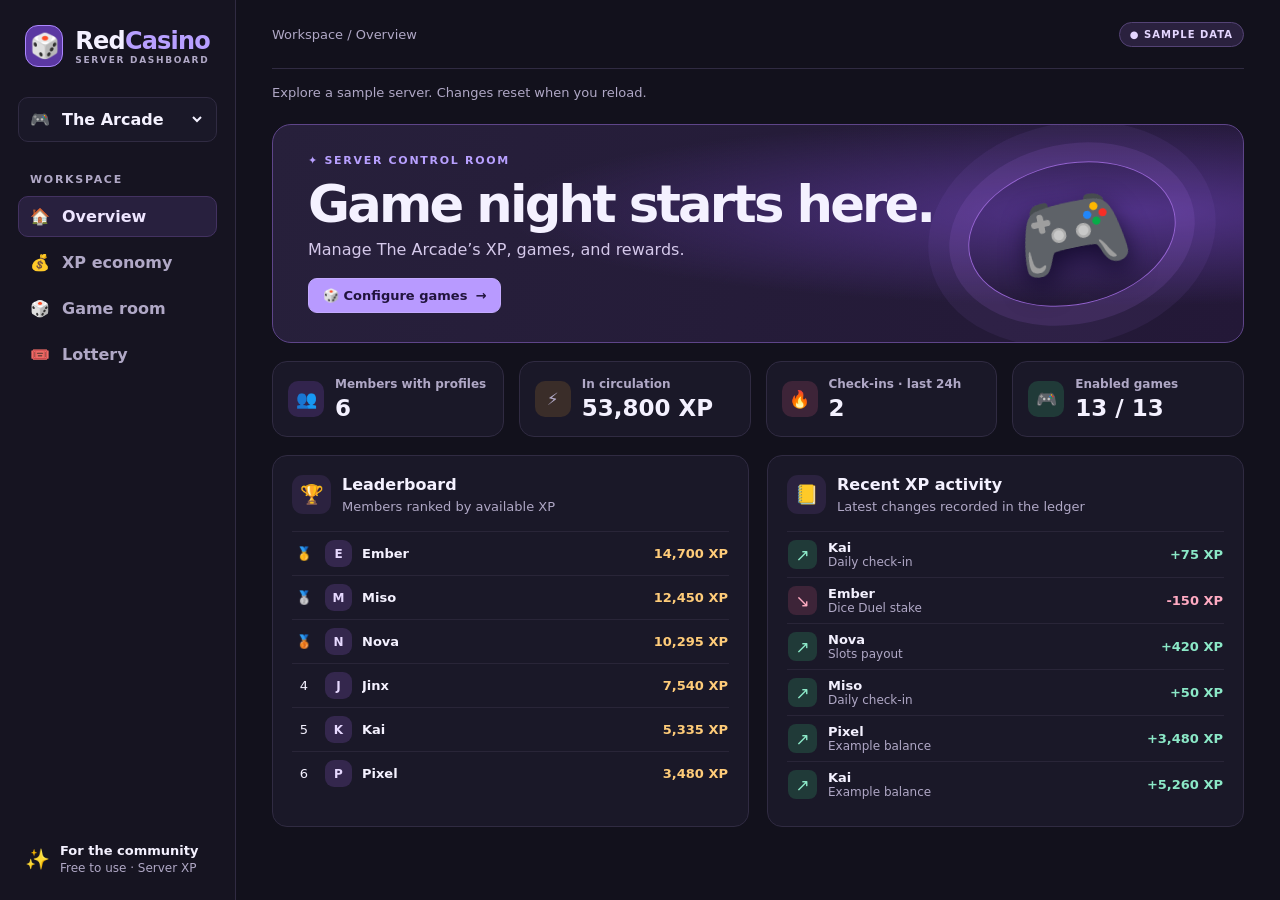
==== red-casino/dashboard/index.html @ 3d06ae3c "Publish RedCasino landing page and dashboard preview" ====
<!doctype html>
<html lang="en" data-preview>
<head>
  <meta charset="utf-8">
  <meta name="viewport" content="width=device-width, initial-scale=1">
  <meta name="theme-color" content="#12111c">
  <title>RedCasino · Dashboard Preview</title>
  <link rel="stylesheet" href="./style.css">
  <script type="module" src="./app.js"></script>
</head>
<body>
  <div class="shell">
    <aside class="sidebar">
      <a class="brand" href="../"><span class="brand-icon" aria-hidden="true">🎲</span><span>Red<span class="accent">Casino</span><small>SERVER DASHBOARD</small></span></a>
      <label class="server"><span aria-hidden="true">🎮</span><select id="guild" aria-label="Discord server" disabled><option>Loading servers…</option></select></label>
      <div class="nav-label">WORKSPACE</div>
      <nav aria-label="Dashboard sections">
        <button data-tab="overview" class="selected" type="button"><span aria-hidden="true">🏠</span>Overview</button>
        <button data-tab="economy" type="button"><span aria-hidden="true">💰</span>XP economy</button>
        <button data-tab="games" type="button"><span aria-hidden="true">🎲</span>Game room</button>
        <button data-tab="lottery" type="button"><span aria-hidden="true">🎟️</span>Lottery</button>
      </nav>
      <div class="side-footer"><span>✨</span><div><strong>For the community</strong><small>Free to use · Server XP</small></div></div>
    </aside>
    <main>
      <header class="top"><span id="breadcrumb">Workspace / Overview</span><div id="identity"></div></header>
      <p class="preview-note">Explore a sample server. Changes reset when you reload.</p>
      <div id="notice" role="status" aria-live="polite" hidden></div>
      <div id="content"><section class="panel empty"><h1>Loading RedCasino…</h1></section></div>
    </main>
  </div>
</body>
</html>
---- red-casino/dashboard/style.css ----
:root {
  color-scheme: dark;
  font-family: -apple-system, BlinkMacSystemFont, "SF Pro Text", "Segoe UI", system-ui, sans-serif;
  color: #f4f1ff;
  background: #12111c;
  --panel: #1a1828;
  --edge: #302b42;
  --muted: #b0a8c6;
  --violet: #b8a0ff;
  --gold: #ffcc79;
}
* { box-sizing: border-box; }
body { margin: 0; }
button, input, select { font: inherit; }
button, a, select, input[type="checkbox"] { cursor: pointer; }
a { color: inherit; text-decoration: none; }
button:focus-visible, a:focus-visible, input:focus-visible, select:focus-visible {
  outline: 2px solid var(--gold); outline-offset: 3px;
}
button:disabled, select:disabled { opacity: .58; cursor: default; }
.shell { min-height: 100vh; display: grid; grid-template-columns: 236px minmax(0, 1fr); }
.sidebar { display: flex; flex-direction: column; padding: 25px 18px; background: #161421; border-right: 1px solid var(--edge); }
.brand { display: flex; align-items: center; gap: 12px; padding: 0 7px; font-size: 24px; font-weight: 850; letter-spacing: -.8px; }
.brand-icon { display: grid; place-items: center; width: 42px; height: 42px; border: 1px solid #ad88ff; background: #5b38a2; border-radius: 13px; }
.accent { color: var(--violet); }
small { display: block; font-size: 12px; color: var(--muted); }
.brand small { font-size: 9px; font-weight: 750; letter-spacing: 1.7px; }
.server { display: flex; align-items: center; gap: 8px; margin: 30px 0 31px; padding: 0 11px; min-height: 45px; border: 1px solid var(--edge); background: var(--panel); border-radius: 10px; }
.server select { border: none; flex: 1; min-width: 0; padding: 10px 0; background: transparent; color: inherit; font-weight: 600; }
.server option { background: var(--panel); }
.nav-label, .eyebrow { color: var(--violet); font-size: 11px; font-weight: 800; letter-spacing: 1.7px; }
.nav-label { margin: 0 12px 10px; color: var(--muted); }
nav { display: grid; gap: 5px; }
nav button { display: flex; gap: 11px; align-items: center; background: transparent; color: var(--muted); border: 1px solid transparent; border-radius: 10px; padding: 10px 11px; text-align: left; font-weight: 650; }
nav button:hover:not(:disabled), nav .selected { background: #28203e; color: #eee5ff; border-color: #433261; }
nav span { min-width: 21px; }
.side-footer { display: flex; gap: 10px; align-items: center; margin-top: auto; padding: 16px 7px 0; font-size: 13px; }
.side-footer span { font-size: 20px; }
.side-footer small { margin-top: 3px; }
main { width: 100%; max-width: 1530px; padding: 0 36px 36px; margin: 0 auto; }
.top { min-height: 69px; display: flex; align-items: center; justify-content: space-between; gap: 12px; color: var(--muted); font-size: 13px; border-bottom: 1px solid var(--edge); }
.badge { color: #e4d6ff; border: 1px solid #544375; background: #2a213e; padding: 6px 10px; border-radius: 20px; font-size: 10px; font-weight: 800; letter-spacing: 1px; }
#identity { display: flex; align-items: center; gap: 10px; }
#logout { border: 1px solid var(--edge); color: inherit; background: var(--panel); border-radius: 8px; padding: 7px 10px; }
#notice { padding: 11px 14px; margin-top: 16px; background: #173331; color: #a9f7dc; border-radius: 8px; }
#notice.error { background: #3c2534; color: #ffd1dc; }
.preview-note { margin: 16px 0 0; color: var(--muted); font-size: 13px; }
#content { padding-top: 24px; }
.hero { position: relative; overflow: hidden; isolation: isolate; display: flex; justify-content: space-between; align-items: center; min-height: 219px; padding: 29px 35px; border: 1px solid #5e4589; border-radius: 19px; background: radial-gradient(ellipse at 86% 40%, #52338a, transparent 51%), linear-gradient(105deg, #27203b, #231837); }
.hero h1, .page-title h1 { font-size: clamp(31px, 4vw, 52px); letter-spacing: -.055em; margin: 7px 0 9px; line-height: 1.06; }
.hero p:not(.eyebrow), .page-title p:not(.eyebrow) { color: #d5c9eb; margin: 0 0 19px; }
.hero .eyebrow, .page-title .eyebrow { margin: 0 0 10px; }
.hero-art { display: grid; place-items: center; flex: 0 0 210px; height: 142px; font-size: 93px; transform: rotate(-12deg); border-radius: 50%; border: 1px solid #9463d0; margin: 0 3.5% 0 16px; box-shadow: 0 0 0 19px #a06be224, 0 0 0 40px #a06be215; text-shadow: 0 12px 25px #170d31; }
.primary { display: inline-flex; align-items: center; gap: 8px; justify-content: center; border: 1px solid #c3aaff; border-radius: 9px; background: #b89aff; color: #21143d; padding: 9px 14px; font-weight: 800; font-size: 13px; }
.primary:hover { background: #ccb5ff; }
.stats { display: grid; grid-template-columns: repeat(4, minmax(0, 1fr)); gap: 15px; margin: 18px 0; }
.stat, .panel { border: 1px solid var(--edge); background: var(--panel); border-radius: 15px; }
.stat { display: grid; grid-template-columns: auto minmax(0, 1fr); align-items: center; gap: 4px 11px; padding: 15px; color: var(--muted); font-size: 12px; font-weight: 650; }
.stat .tile { grid-row: span 2; }
.stat strong { font-size: 23px; color: #f4f1ff; font-variant-numeric: tabular-nums; overflow-wrap: anywhere; }
.tile { display: grid; place-items: center; width: 36px; height: 36px; border-radius: 10px; font-size: 17px; }
.purple { background: #32244d; }
.gold { background: #3a2d29; }
.rose { background: #3d2438; color: #ffacc2; }
.green { background: #203a38; color: #8ce9c8; }
.split { display: grid; grid-template-columns: 1fr 1fr; gap: 18px; }
.panel { padding: 19px; }
form.panel + form.panel { margin-top: 15px; }
.section-title { display: flex; align-items: flex-start; gap: 11px; margin-bottom: 15px; }
.section-title > span { display: grid; place-items: center; width: 39px; height: 39px; flex: 0 0 39px; border-radius: 11px; background: #2b223f; font-size: 19px; }
.section-title h2 { margin: 0; font-size: 16px; }
.section-title p, .muted, .form-footer span { color: var(--muted); font-size: 13px; margin: 4px 0 0; line-height: 1.4; }
.rank-row, .activity-row { display: grid; gap: 10px; align-items: center; border-top: 1px solid #292538; padding: 8px 1px; font-size: 13px; min-height: 43px; }
.rank-row { grid-template-columns: 22px 27px minmax(0, 1fr) auto; }
.activity-row { grid-template-columns: 30px minmax(0, 1fr) auto; }
.activity-row .tile { width: 29px; height: 29px; border-radius: 8px; }
.rank-row strong, .activity-row strong, .activity-row small { display: block; overflow: hidden; text-overflow: ellipsis; white-space: nowrap; }
.position { text-align: center; }
.avatar { display: grid; place-items: center; width: 27px; height: 27px; border-radius: 9px; background: #34274d; color: #e7d9ff; font-size: 12px; font-weight: 800; }
.amount { font-variant-numeric: tabular-nums; color: var(--gold); font-weight: 700; }
.positive { color: #8be8c7; }
.negative { color: #ffaac2; }
.page-title { margin-bottom: 23px; }
.fields { display: grid; grid-template-columns: repeat(auto-fit, minmax(138px, 1fr)); gap: 12px; margin: 12px 0 20px; }
.fields label { display: grid; gap: 6px; font-size: 12px; font-weight: 650; color: var(--muted); }
.fields input, .fields select { width: 100%; min-width: 0; padding: 8px 10px; border: 1px solid #443957; border-radius: 8px; background: #15131f; color: #f4f1ff; }
.fields input { cursor: text; }
.currency-preview { display: grid; gap: 6px; align-content: start; min-width: 0; color: var(--muted); font-size: 12px; font-weight: 650; }
.currency-preview output { padding: 8px 10px; border: 1px solid #51416e; border-radius: 8px; color: #dbc5ff; background: #28203e; overflow-wrap: anywhere; }
.form-footer { display: flex; align-items: center; justify-content: space-between; gap: 12px; border-top: 1px solid var(--edge); padding-top: 14px; margin-top: 16px; }
.game-grid { display: grid; grid-template-columns: repeat(2, minmax(0, 1fr)); gap: 15px; align-items: start; }
.game-top { display: flex; align-items: flex-start; justify-content: space-between; gap: 10px; }
.game-top .section-title { margin-bottom: 8px; }
.switch { display: inline-flex; align-items: center; gap: 5px; color: #e0d6f2; font-size: 12px; white-space: nowrap; }
.switch input { accent-color: #b89aff; }
.command { display: inline-block; padding: 3px 8px; border-radius: 6px; background: #2c2441; color: var(--violet); font: 12px ui-monospace, monospace; }
.game .fields { margin-bottom: 0; }
.game-limits { grid-template-columns: repeat(3, minmax(0, 1fr)); }
.wheel { margin-top: 15px; }
.wheel .fields { grid-template-columns: repeat(4, minmax(0, 1fr)); }
.save-panel { margin-top: 15px; }
.save-panel .form-footer { border: 0; padding: 0; margin: 0; }
.empty { padding: 30px; }
.empty h1 { margin: 0 0 7px; }
.empty p { color: var(--muted); }
@media (max-width: 1000px) {
  .shell { grid-template-columns: 188px minmax(0, 1fr); }
  main { padding-inline: 20px; }
  .stats { grid-template-columns: repeat(2, minmax(0, 1fr)); }
  .hero-art { flex-basis: 130px; height: 108px; font-size: 65px; }
  .split { gap: 12px; }
}
@media (max-width: 760px) {
  .shell { display: block; }
  .sidebar { padding: 14px; border: 0; border-bottom: 1px solid var(--edge); }
  .brand { font-size: 20px; }
  .brand-icon { width: 34px; height: 34px; }
  .server { margin: 12px 0; min-height: 36px; }
  .nav-label, .side-footer { display: none; }
  nav { display: flex; flex-wrap: wrap; gap: 4px; }
  nav button { padding: 5px 7px; font-size: 12px; gap: 3px; }
  nav span { min-width: auto; }
  main { padding-inline: 14px; }
  .top { min-height: 48px; }
  #content { padding-top: 14px; }
  .hero { min-height: 0; padding: 23px 18px; }
  .hero-art { display: none; }
  .split, .game-grid { grid-template-columns: 1fr; }
  .stat strong { font-size: 19px; }
  .stats { gap: 8px; margin: 12px 0; }
  .stat { padding: 10px; gap: 2px 6px; }
}
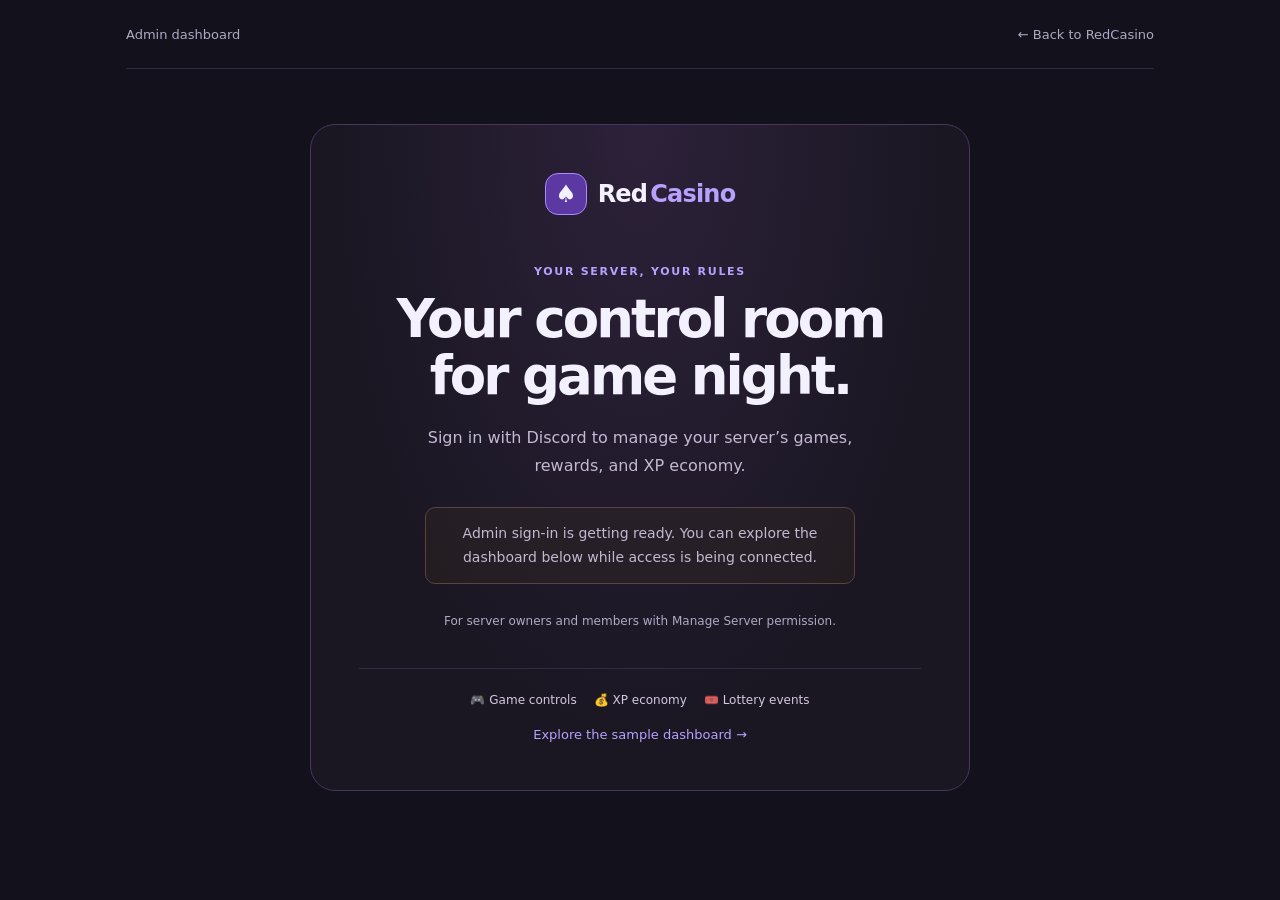
==== commit 8beedad0: "Publish RedCasino admin dashboard entry and server management preview" ====
--- a/red-casino/dashboard/index.html
+++ b/red-casino/dashboard/index.html
@@ -1,32 +1,27 @@
 <!doctype html>
-<html lang="en" data-preview>
+<html lang="en">
 <head>
   <meta charset="utf-8">
   <meta name="viewport" content="width=device-width, initial-scale=1">
   <meta name="theme-color" content="#12111c">
-  <title>RedCasino · Dashboard Preview</title>
+  <meta name="description" content="Sign in with Discord to manage your RedCasino server, games, rewards, and lottery events.">
+  <title>RedCasino · Admin Dashboard</title>
   <link rel="stylesheet" href="./style.css">
-  <script type="module" src="./app.js"></script>
 </head>
-<body>
+<body class="signed-out">
   <div class="shell">
-    <aside class="sidebar">
-      <a class="brand" href="../"><span class="brand-icon" aria-hidden="true">🎲</span><span>Red<span class="accent">Casino</span><small>SERVER DASHBOARD</small></span></a>
-      <label class="server"><span aria-hidden="true">🎮</span><select id="guild" aria-label="Discord server" disabled><option>Loading servers…</option></select></label>
-      <div class="nav-label">WORKSPACE</div>
-      <nav aria-label="Dashboard sections">
-        <button data-tab="overview" class="selected" type="button"><span aria-hidden="true">🏠</span>Overview</button>
-        <button data-tab="economy" type="button"><span aria-hidden="true">💰</span>XP economy</button>
-        <button data-tab="games" type="button"><span aria-hidden="true">🎲</span>Game room</button>
-        <button data-tab="lottery" type="button"><span aria-hidden="true">🎟️</span>Lottery</button>
-      </nav>
-      <div class="side-footer"><span>✨</span><div><strong>For the community</strong><small>Free to use · Server XP</small></div></div>
-    </aside>
     <main>
-      <header class="top"><span id="breadcrumb">Workspace / Overview</span><div id="identity"></div></header>
-      <p class="preview-note">Explore a sample server. Changes reset when you reload.</p>
-      <div id="notice" role="status" aria-live="polite" hidden></div>
-      <div id="content"><section class="panel empty"><h1>Loading RedCasino…</h1></section></div>
+      <header class="top"><span>Admin dashboard</span><a href="../">← Back to RedCasino</a></header>
+      <section class="auth-card">
+        <a class="brand" href="../"><span class="brand-icon" aria-hidden="true">♠</span>Red<span class="accent">Casino</span></a>
+        <p class="eyebrow">YOUR SERVER, YOUR RULES</p>
+        <h1>Your control room<br>for game night.</h1>
+        <p>Sign in with Discord to manage your server’s games, rewards, and XP economy.</p>
+        <p class="access-status">Admin sign-in is getting ready. You can explore the dashboard below while access is being connected.</p>
+        <small>For server owners and members with Manage Server permission.</small>
+        <div class="auth-features"><span>🎮 Game controls</span><span>💰 XP economy</span><span>🎟️ Lottery events</span></div>
+        <div class="access-links"><a href="../dashboard-preview/">Explore the sample dashboard →</a></div>
+      </section>
     </main>
   </div>
 </body>
--- a/red-casino/dashboard/style.css
+++ b/red-casino/dashboard/style.css
@@ -28,6 +28,8 @@
 .server { display: flex; align-items: center; gap: 8px; margin: 30px 0 31px; padding: 0 11px; min-height: 45px; border: 1px solid var(--edge); background: var(--panel); border-radius: 10px; }
 .server select { border: none; flex: 1; min-width: 0; padding: 10px 0; background: transparent; color: inherit; font-weight: 600; }
 .server option { background: var(--panel); }
+.server-list-button { margin: -18px 0 28px; padding: 6px 10px; border: 0; background: none; color: var(--muted); text-align: left; font-size: 12px; }
+.server-list-button:hover { color: #fff; }
 .nav-label, .eyebrow { color: var(--violet); font-size: 11px; font-weight: 800; letter-spacing: 1.7px; }
 .nav-label { margin: 0 12px 10px; color: var(--muted); }
 nav { display: grid; gap: 5px; }
@@ -53,6 +55,32 @@
 .hero-art { display: grid; place-items: center; flex: 0 0 210px; height: 142px; font-size: 93px; transform: rotate(-12deg); border-radius: 50%; border: 1px solid #9463d0; margin: 0 3.5% 0 16px; box-shadow: 0 0 0 19px #a06be224, 0 0 0 40px #a06be215; text-shadow: 0 12px 25px #170d31; }
 .primary { display: inline-flex; align-items: center; gap: 8px; justify-content: center; border: 1px solid #c3aaff; border-radius: 9px; background: #b89aff; color: #21143d; padding: 9px 14px; font-weight: 800; font-size: 13px; }
 .primary:hover { background: #ccb5ff; }
+.secondary { display: inline-flex; align-items: center; justify-content: center; gap: 8px; padding: 9px 14px; border: 1px solid #514362; border-radius: 9px; background: #ffffff04; color: #e5dcec; font-size: 13px; font-weight: 650; }
+.secondary:hover { background: #2a233a; }
+.servers-toolbar { display: flex; align-items: center; justify-content: space-between; gap: 16px; margin: 22px 0; color: var(--muted); font-size: 13px; }
+.servers-grid { display: grid; grid-template-columns: repeat(auto-fill, minmax(min(270px, 100%), 1fr)); gap: 18px; }
+.server-card { padding: 24px; border: 1px solid var(--edge); border-radius: 18px; background: linear-gradient(140deg, #241d34, #1a1828 70%); }
+.server-card-top { display: flex; align-items: center; justify-content: space-between; gap: 10px; }
+.server-avatar { display: grid; place-items: center; width: 54px; height: 54px; border: 1px solid #63507f; border-radius: 17px; color: #e3d2ff; background: #3d2c58; font-size: 23px; font-weight: 800; }
+.connection { padding: 5px 9px; border: 1px solid #4d4059; border-radius: 20px; color: var(--muted); font-size: 11px; }
+.connection.connected { color: #a0efd1; border-color: #31584b; background: #18372b66; }
+.server-card h2 { margin: 23px 0 7px; font-size: 20px; letter-spacing: -.5px; overflow-wrap: anywhere; }
+.server-card p { min-height: 38px; margin: 0 0 22px; color: var(--muted); font-size: 13px; line-height: 1.5; }
+.server-card > .primary, .server-card > .secondary { width: 100%; justify-content: space-between; }
+.signed-out .shell { display: block; }
+.signed-out .sidebar { display: none; }
+.signed-out main { max-width: 1100px; }
+.auth-card { max-width: 660px; margin: 55px auto; padding: 48px; border: 1px solid #49365c; border-radius: 25px; text-align: center; background: radial-gradient(ellipse at 50% 0, #49305b66, transparent 65%), #1a1723; }
+.auth-card .brand { display: inline-flex; padding: 0; gap: 3px; margin-bottom: 39px; }
+.auth-card .brand-icon { margin-right: 8px; }
+.auth-card h1 { margin: 12px 0 20px; font-size: clamp(36px, 5vw, 53px); letter-spacing: -.055em; line-height: 1.08; }
+.auth-card > p:not(.eyebrow) { margin: 0 auto 28px; max-width: 430px; color: #c4b8d2; line-height: 1.7; }
+.discord-signin { min-height: 49px; width: 100%; max-width: 350px; padding-inline: 20px; margin-bottom: 17px; }
+.discord-signin span { margin-left: auto; }
+.auth-card small { line-height: 1.6; }
+.auth-features { display: flex; flex-wrap: wrap; justify-content: center; gap: 17px; margin-top: 36px; padding-top: 24px; border-top: 1px solid var(--edge); color: #d4c7e2; font-size: 12px; }
+.access-status { margin: 20px 0; padding: 14px; border: 1px solid #59443e; border-radius: 10px; color: #f1d6ab; background: #382b2255; font-size: 14px; line-height: 1.6; }
+.access-links { display: flex; justify-content: center; gap: 15px; margin-top: 20px; font-size: 13px; color: var(--violet); }
 .stats { display: grid; grid-template-columns: repeat(4, minmax(0, 1fr)); gap: 15px; margin: 18px 0; }
 .stat, .panel { border: 1px solid var(--edge); background: var(--panel); border-radius: 15px; }
 .stat { display: grid; grid-template-columns: auto minmax(0, 1fr); align-items: center; gap: 4px 11px; padding: 15px; color: var(--muted); font-size: 12px; font-weight: 650; }
@@ -116,6 +144,9 @@
   .brand { font-size: 20px; }
   .brand-icon { width: 34px; height: 34px; }
   .server { margin: 12px 0; min-height: 36px; }
+  .server-list-button { margin: 0 0 8px; }
+  .auth-card { padding: 30px 21px; margin: 24px auto; }
+  .servers-toolbar { align-items: flex-start; }
   .nav-label, .side-footer { display: none; }
   nav { display: flex; flex-wrap: wrap; gap: 4px; }
   nav button { padding: 5px 7px; font-size: 12px; gap: 3px; }
